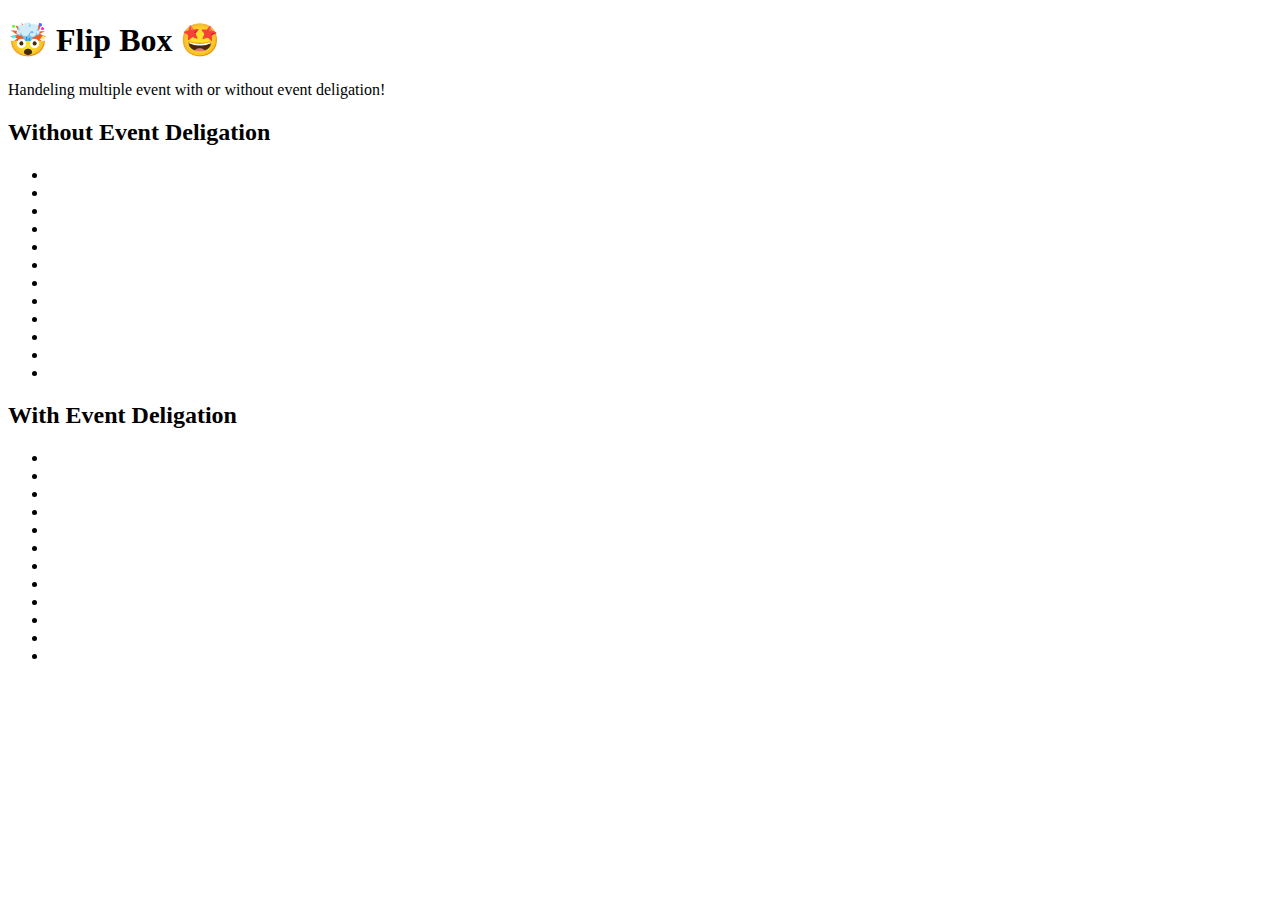
==== block-BJaaep/code/index.html @ bb9a5586 "added files" ====
<!DOCTYPE html>
<html lang="en">
  <head>
    <meta charset="UTF-8" />
    <meta name="viewport" content="width=device-width, initial-scale=1.0" />
    <title>Flip Box</title>
    <link
      href="https://fonts.googleapis.com/css2?family=Montserrat:wght@200;400&display=swap"
      rel="stylesheet"
    />
    <link rel="stylesheet" href="style.css" />
  </head>
  <body>
    <h1 class="heading">🤯 Flip Box 🤩</h1>
    <p>Handeling multiple event with or without event deligation!</p>
    <div class="container">
      <div class="wrapper">
        <h2>Without Event Deligation</h2>
        <ul class="boxes">
          <li class="box number"></li>
          <li class="box number"></li>
          <li class="box number"></li>
          <li class="box number"></li>
          <li class="box number"></li>
          <li class="box number"></li>
          <li class="box number"></li>
          <li class="box number"></li>
          <li class="box number"></li>
          <li class="box number"></li>
          <li class="box number"></li>
          <li class="box number"></li>
        </ul>
      </div>
      <div class="wrapper">
        <h2>With Event Deligation</h2>
        <ul class="boxes">
          <li class="box numbers"></li>
          <li class="box numbers" ></li>
          <li class="box numbers" ></li>
          <li class="box numbers" ></li>
          <li class="box numbers" ></li>
          <li class="box numbers" ></li>
          <li class="box numbers" ></li>
          <li class="box numbers" ></li>
          <li class="box numbers" ></li>
          <li class="box numbers" ></li>
          <li class="box numbers" ></li>
          <li class="box numbers"></li>
        </ul>
      </div>
    </div>
    <script src="script.js"></script>
  </body>
</html>
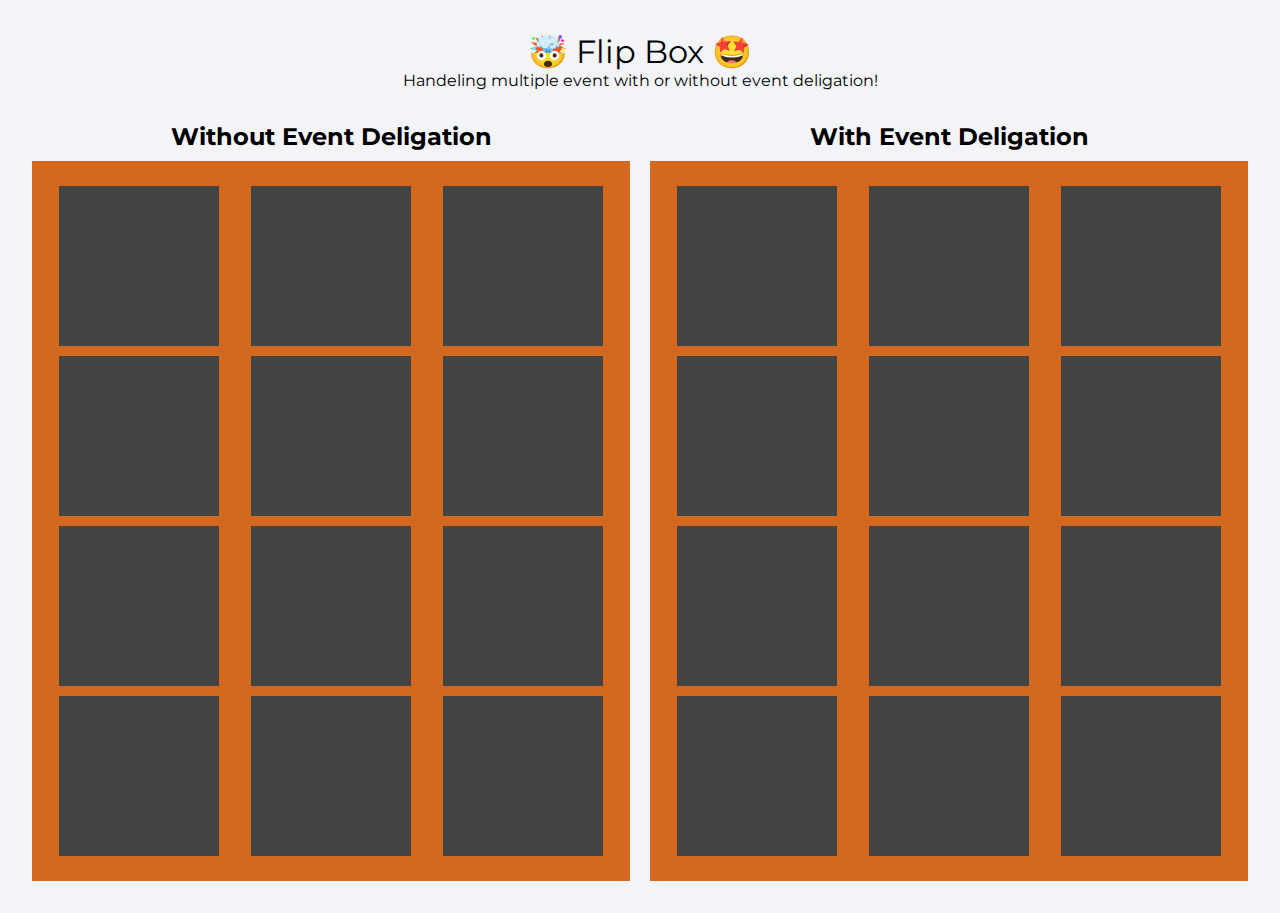
==== commit 3c3a1b43: "added flip box assignment" ====
--- a/block-BJaaep/code/index.html
+++ b/block-BJaaep/code/index.html
@@ -33,19 +33,19 @@
       </div>
       <div class="wrapper">
         <h2>With Event Deligation</h2>
-        <ul class="boxes">
-          <li class="box numbers"></li>
-          <li class="box numbers" ></li>
-          <li class="box numbers" ></li>
-          <li class="box numbers" ></li>
-          <li class="box numbers" ></li>
-          <li class="box numbers" ></li>
-          <li class="box numbers" ></li>
-          <li class="box numbers" ></li>
-          <li class="box numbers" ></li>
-          <li class="box numbers" ></li>
-          <li class="box numbers" ></li>
-          <li class="box numbers"></li>
+        <ul class="boxes second">
+          <li class="box numbers" data-text= "1" ></li>
+          <li class="box numbers" data-text= "2" ></li>
+          <li class="box numbers" data-text= "3" ></li>
+          <li class="box numbers" data-text= "4" ></li>
+          <li class="box numbers" data-text= "5" ></li>
+          <li class="box numbers" data-text= "6" ></li>
+          <li class="box numbers" data-text= "7" ></li>
+          <li class="box numbers" data-text= "8" ></li>
+          <li class="box numbers" data-text= "9" ></li>
+          <li class="box numbers" data-text= "10" ></li>
+          <li class="box numbers" data-text= "11" ></li>
+          <li class="box numbers" data-text= "12"></li>
         </ul>
       </div>
     </div>
--- a/block-BJaaep/code/style.css
+++ b/block-BJaaep/code/style.css
@@ -0,0 +1,119 @@
+html {
+  box-sizing: border-box;
+  font-size: 16px;
+}
+
+*,
+*:before,
+*:after {
+  box-sizing: inherit;
+}
+
+body,
+h1,
+h2,
+h3,
+h4,
+h5,
+h6,
+p,
+ol,
+ul {
+  margin: 0;
+  padding: 0;
+  font-weight: normal;
+}
+
+ol,
+ul {
+  list-style: none;
+}
+
+img {
+  max-width: 100%;
+  height: auto;
+}
+
+body {
+  background: #f2f4f8;
+  font-family: 'Montserrat', sans-serif;
+  text-align: center;
+}
+
+.container {
+  text-align: center;
+  max-width: 1280px;
+  padding: 2rem;
+  margin: 0 auto;
+  display: flex;
+}
+
+.banner {
+  display: inline-block;
+  color: #424242;
+  font-size: 20px;
+  text-decoration: none;
+  text-align: center;
+  margin: 20px auto;
+  padding: 10px 20px;
+  background: white;
+  border-radius: 4px;
+  min-width: 24px;
+  font-size: 20px;
+  box-shadow: 0 14px 26px rgba(0, 0, 0, 0.04);
+  border: 2px solid;
+}
+.wrapper {
+  max-width: 50%;
+  margin: 0 auto;
+}
+
+.boxes {
+  display: flex;
+  flex-wrap: wrap;
+  justify-content: space-evenly;
+  background-color: chocolate;
+  color: #444;
+  padding: 20px 0;
+}
+
+.wrapper:first-child {
+  margin-right: 20px;
+}
+
+.box {
+  margin: 5px;
+  background-color: #444;
+  background-size: contain;
+  background-repeat: no-repeat;
+  background-position: center center;
+  height: 160px;
+  width: 160px;
+  display: flex;
+  justify-content: center;
+  align-items: center;
+  font-size: 4rem;
+  font-weight: bold;
+  color: white;
+  cursor: pointer;
+}
+.text {
+  height: 100%;
+  display: flex;
+  justify-content: center;
+  align-items: center;
+}
+
+.first {
+  margin-right: 20px;
+}
+
+h2 {
+  font-weight: bolder;
+  padding-bottom: 10px;
+}
+
+.heading {
+  text-align: center;
+  margin-top: 2rem;
+}
